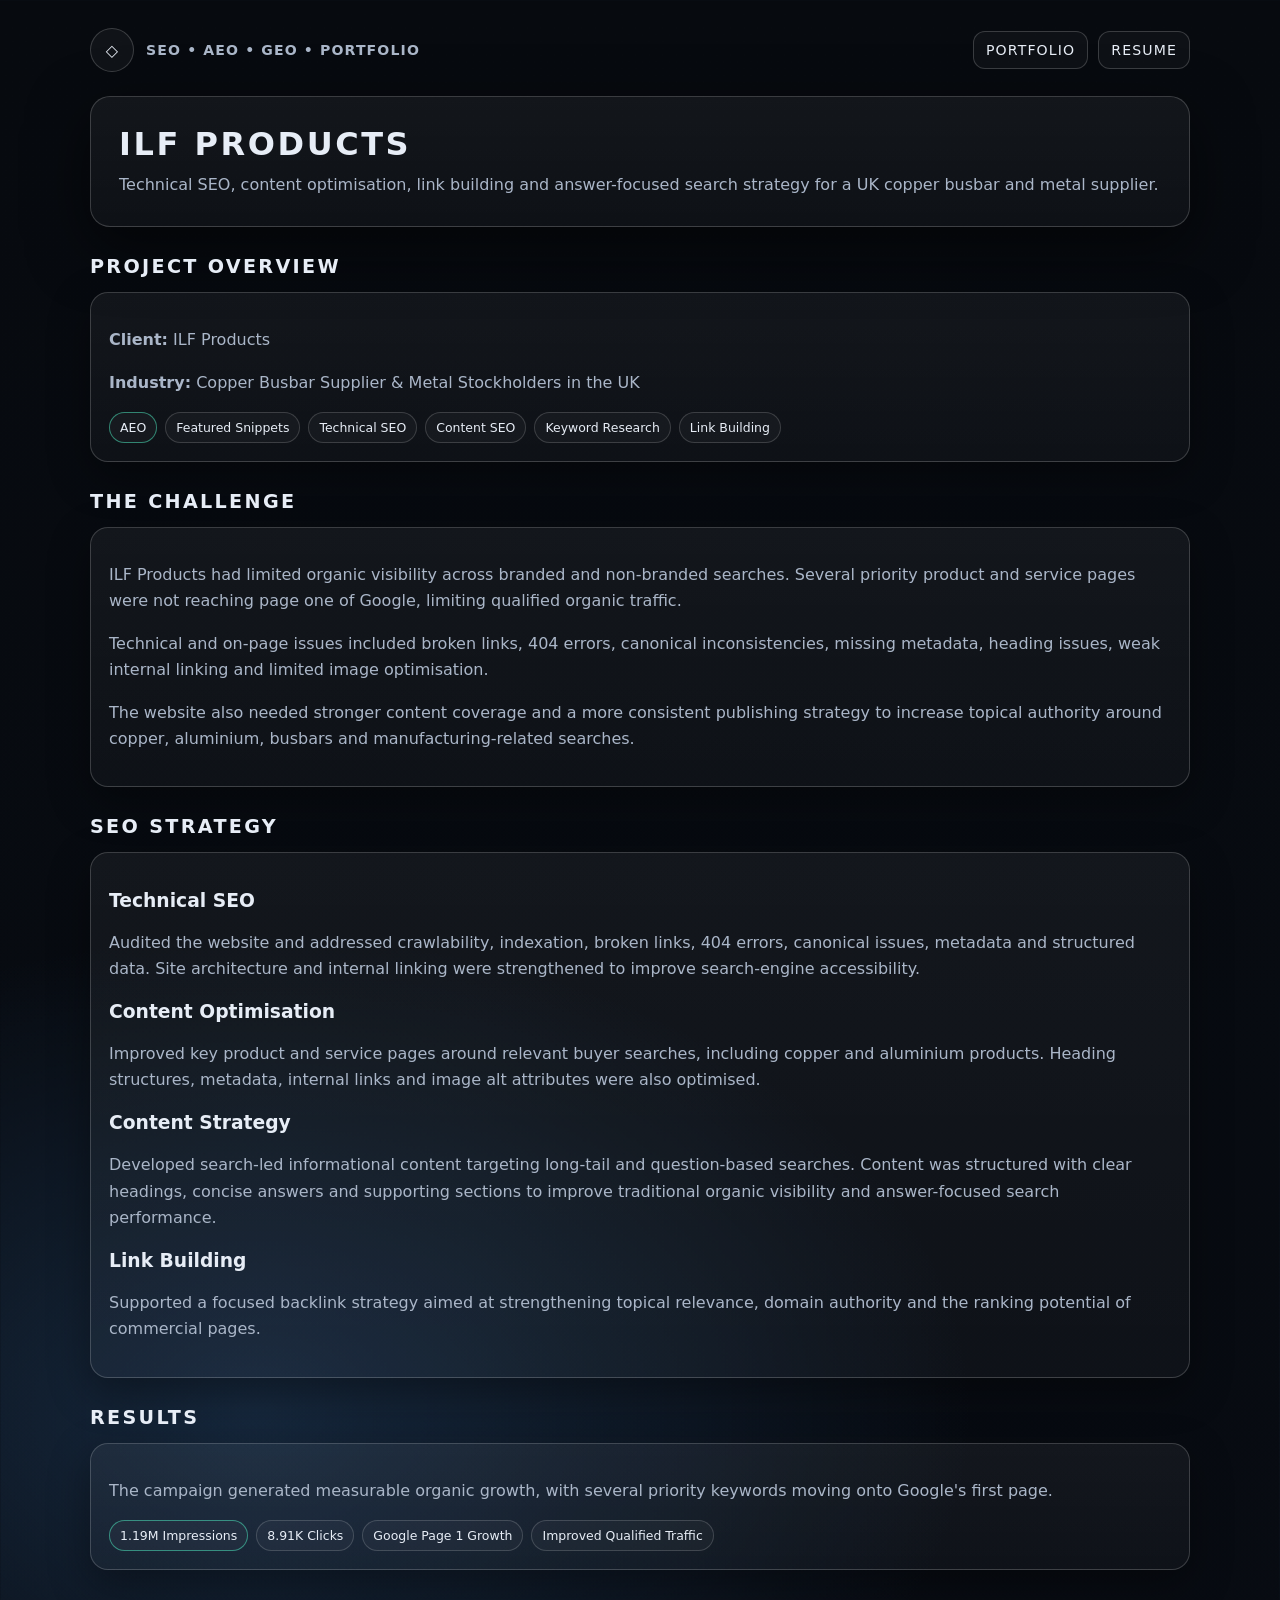
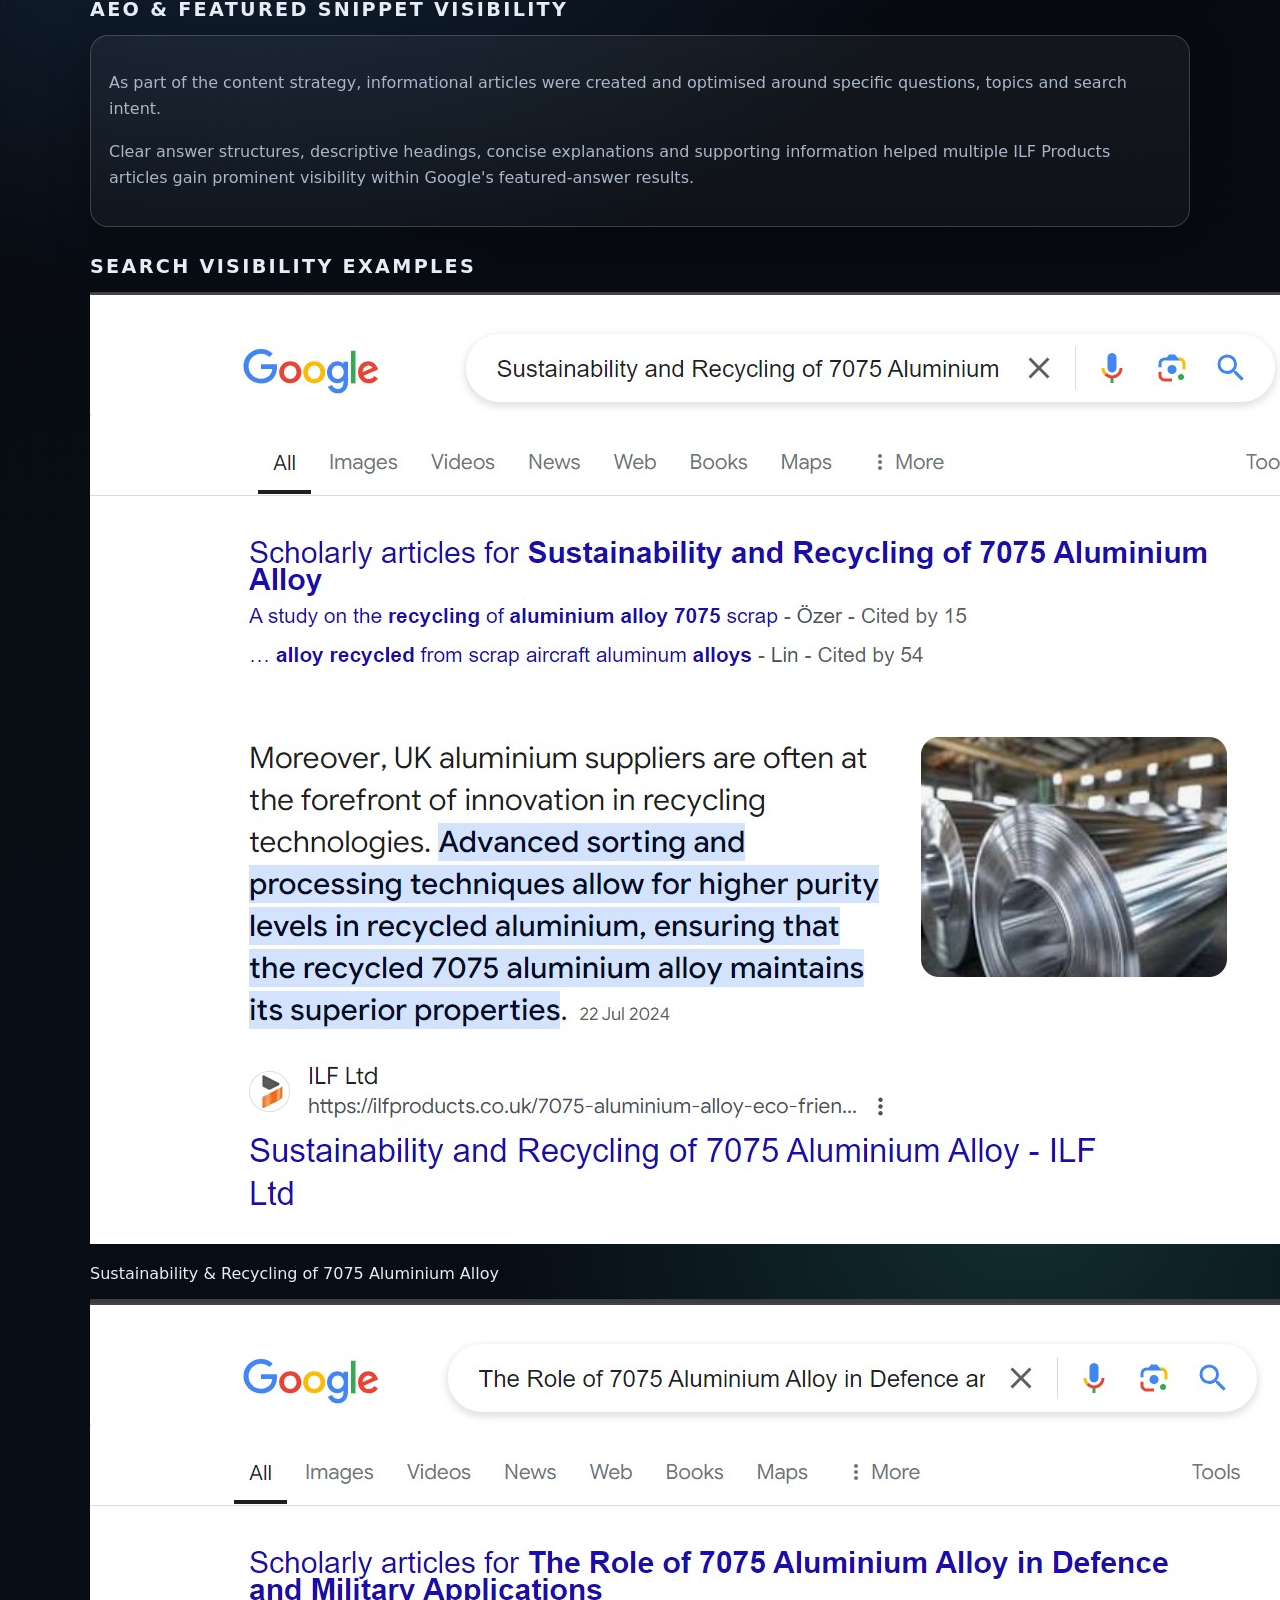
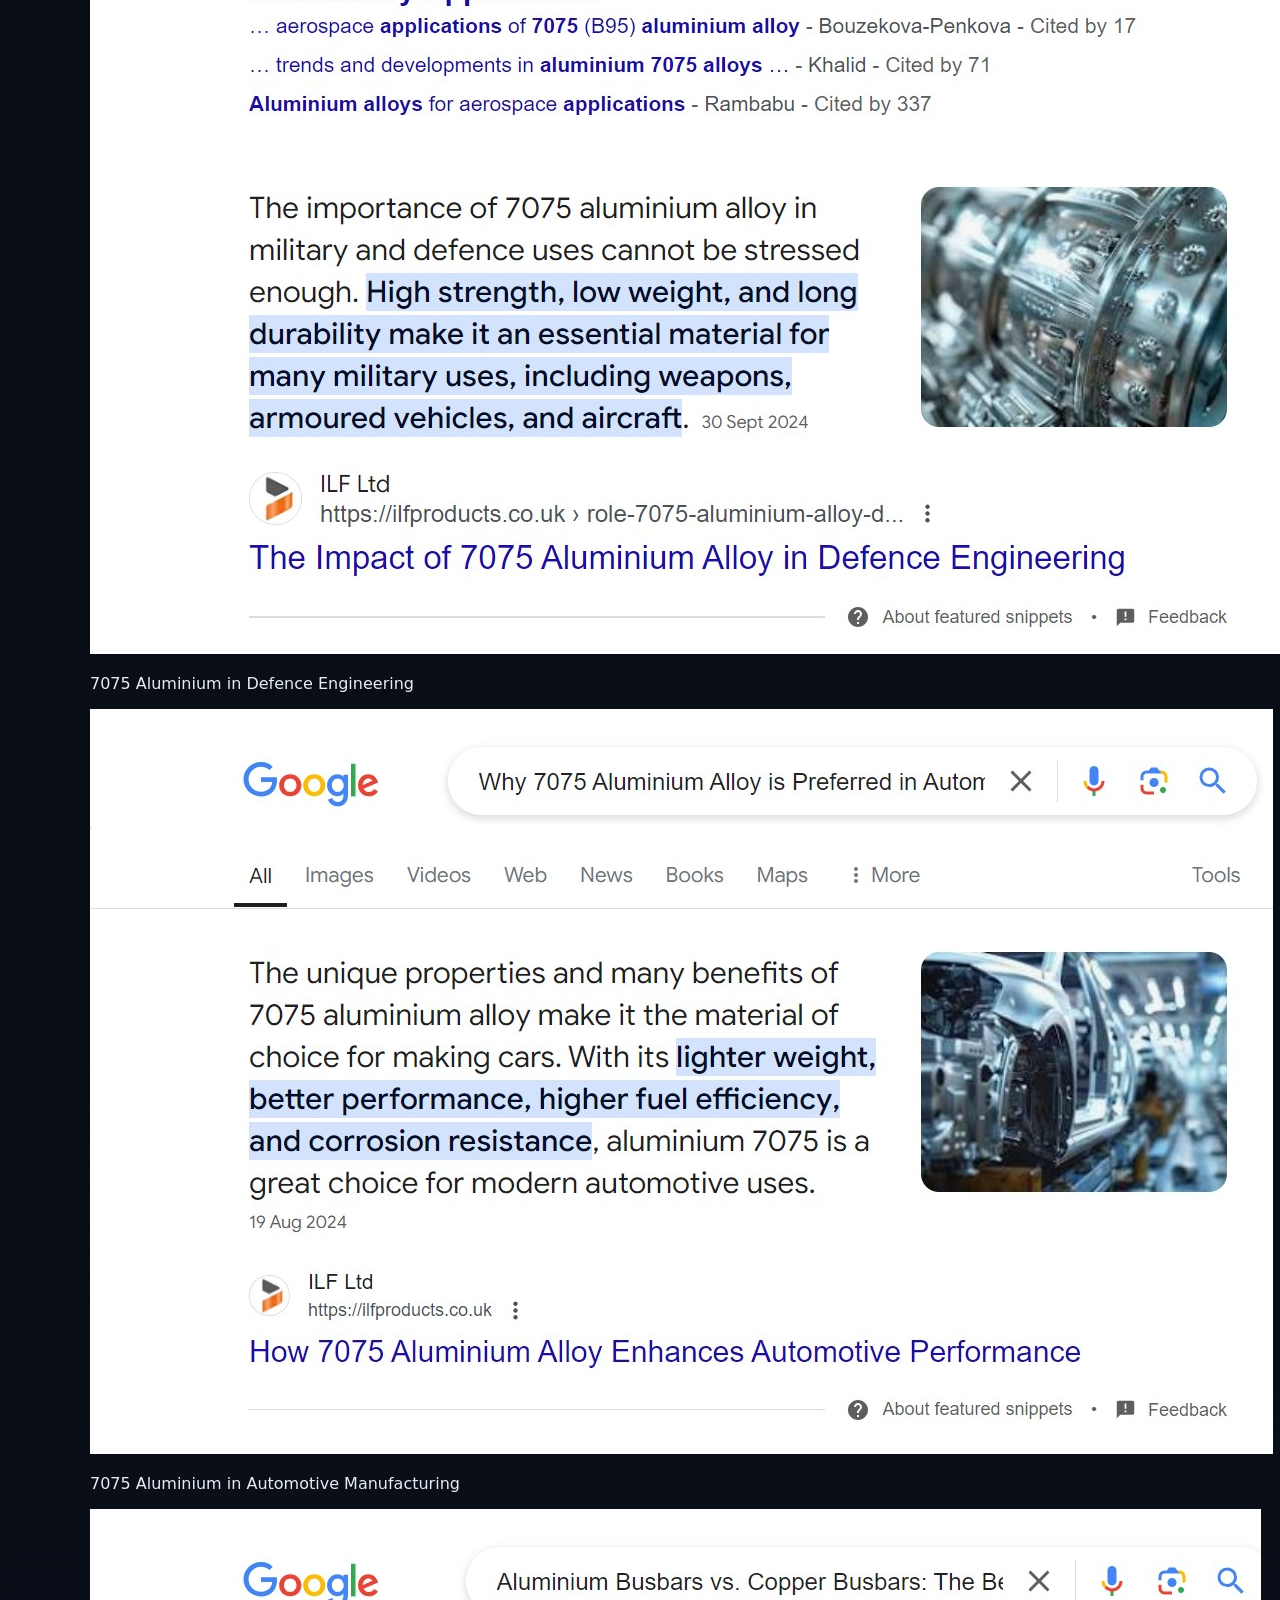
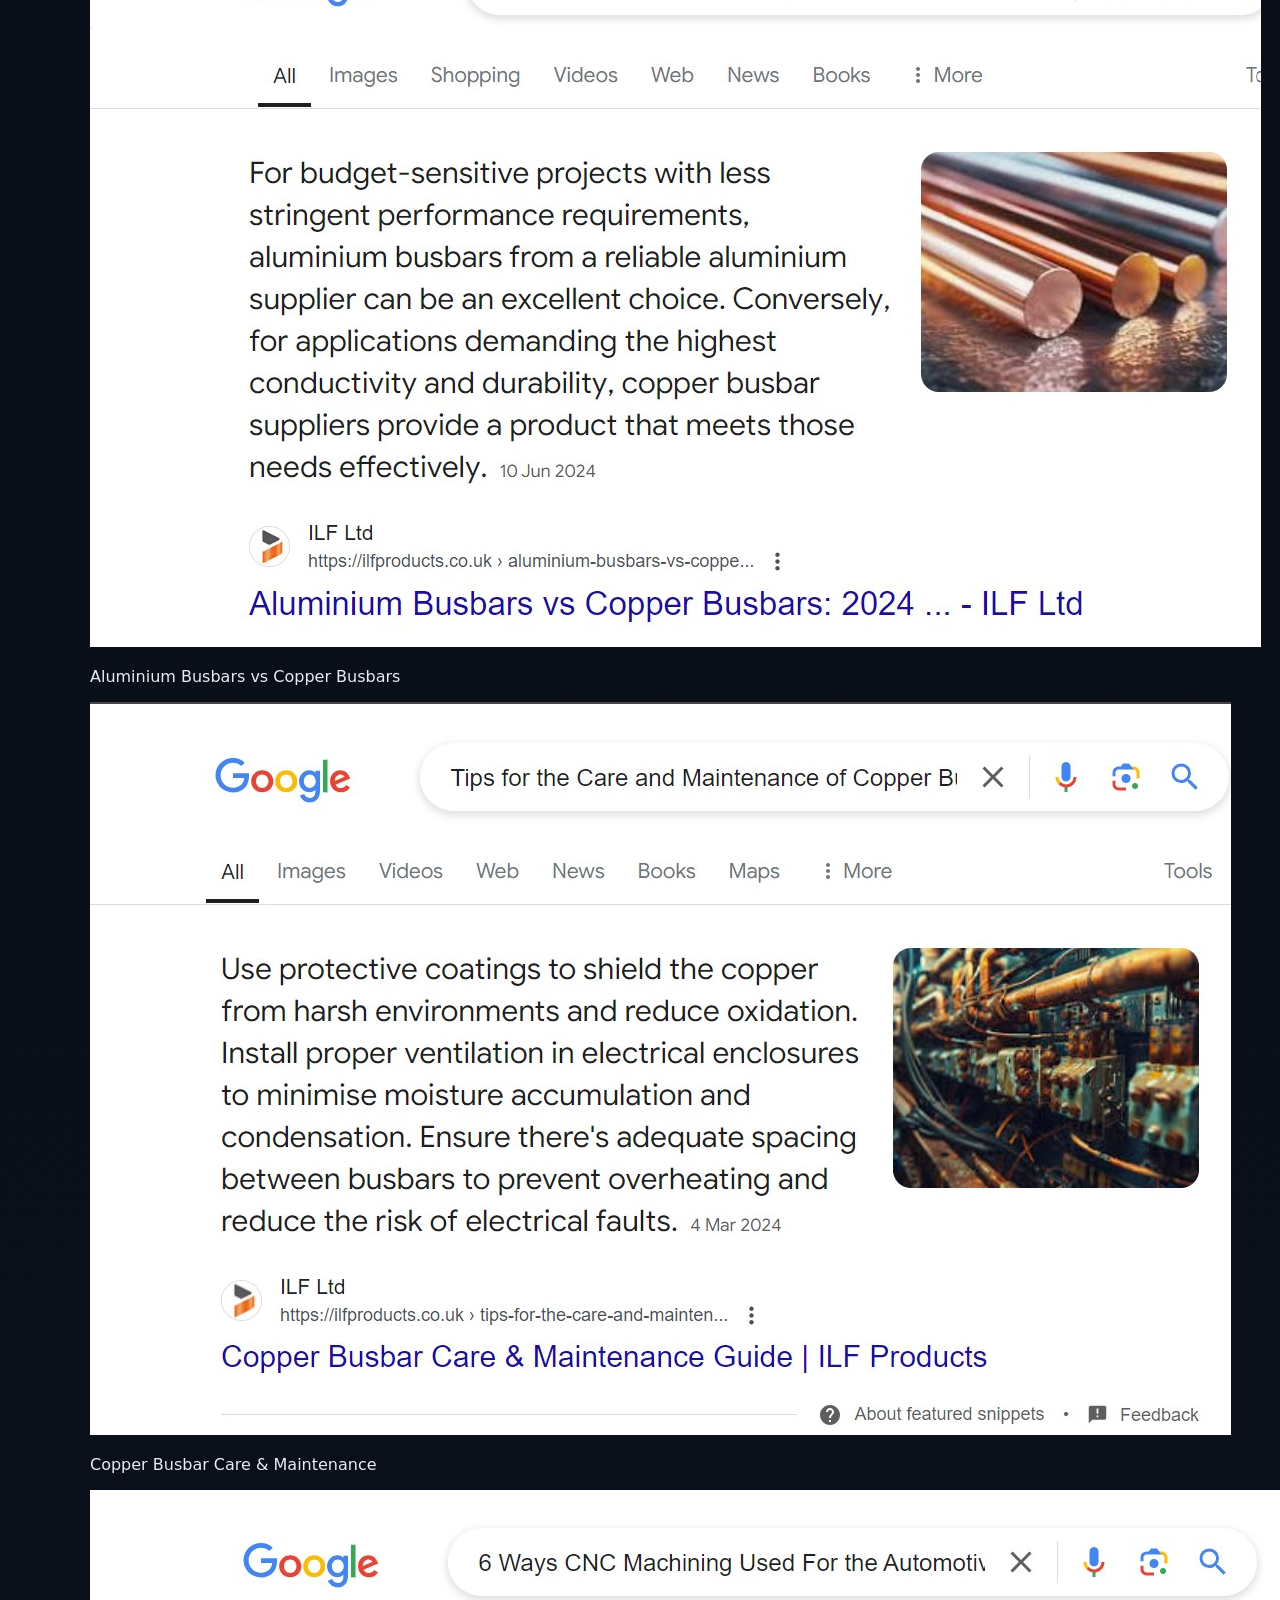
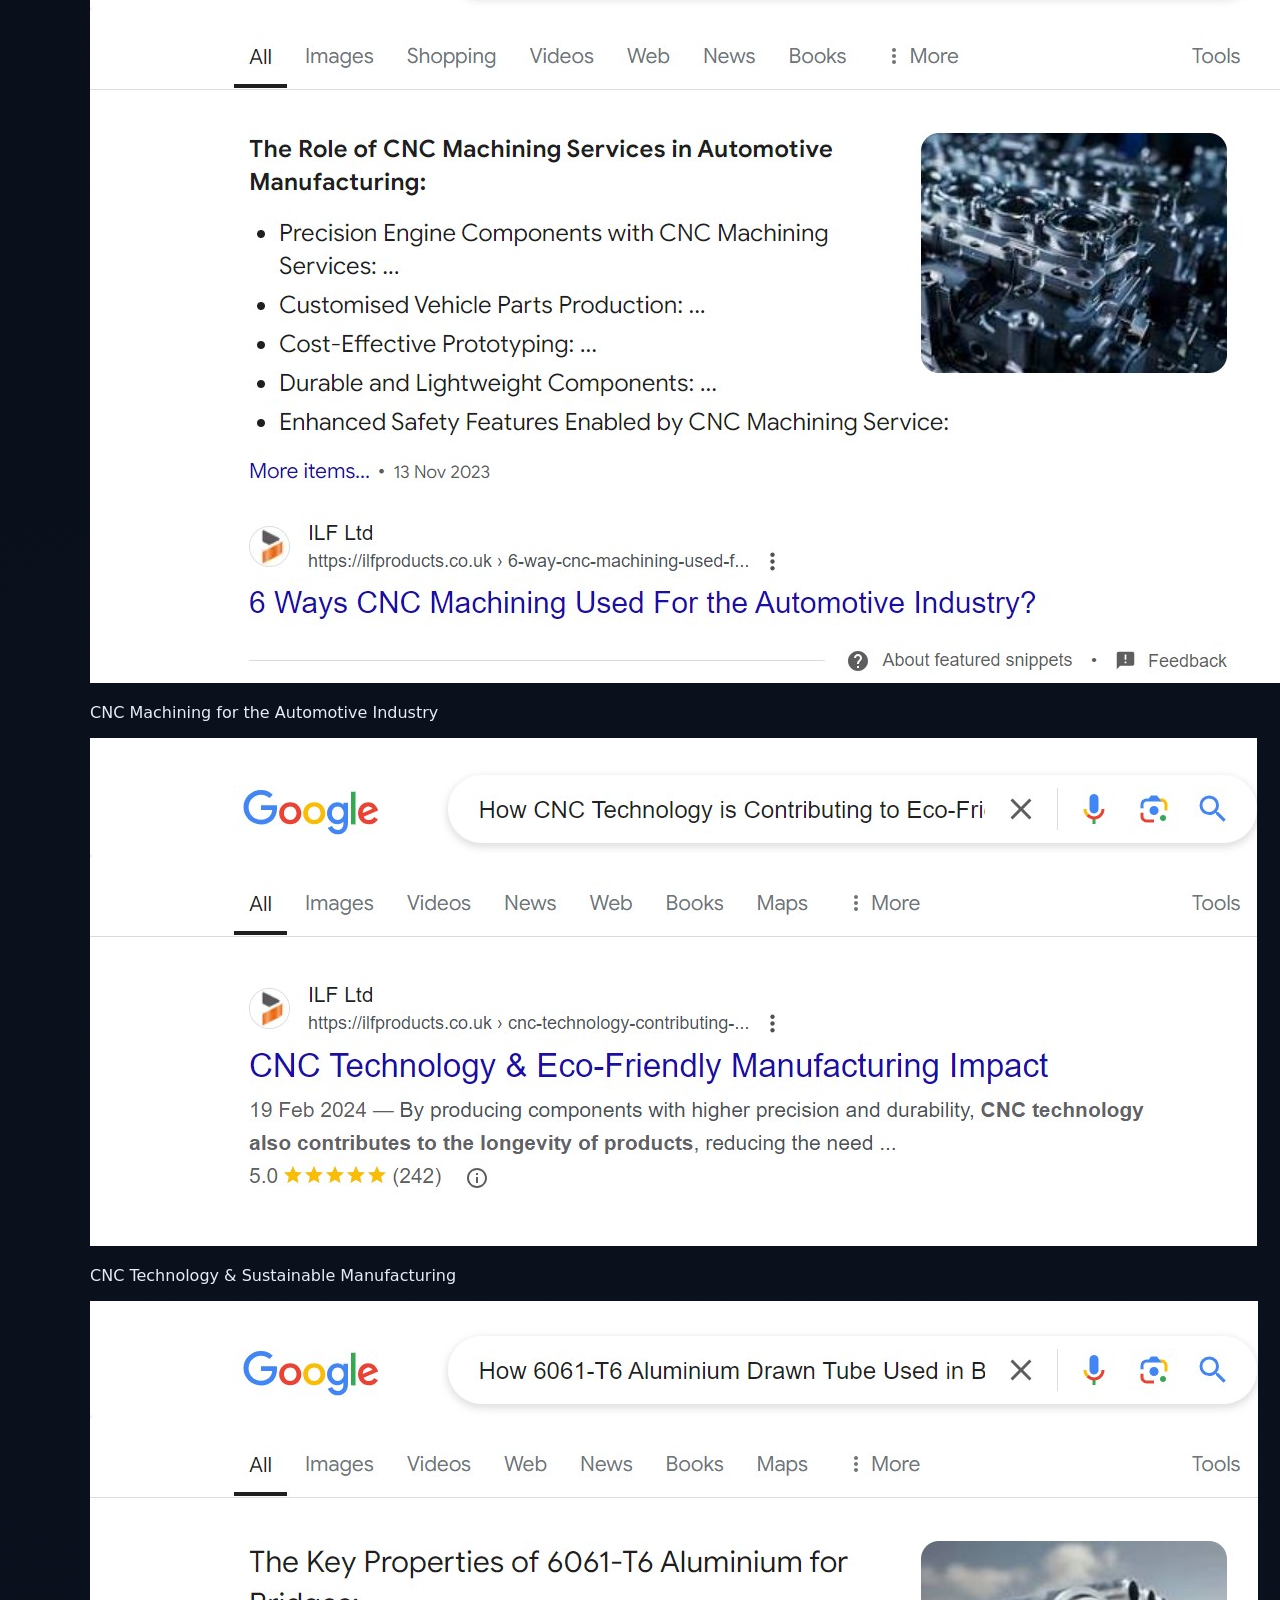
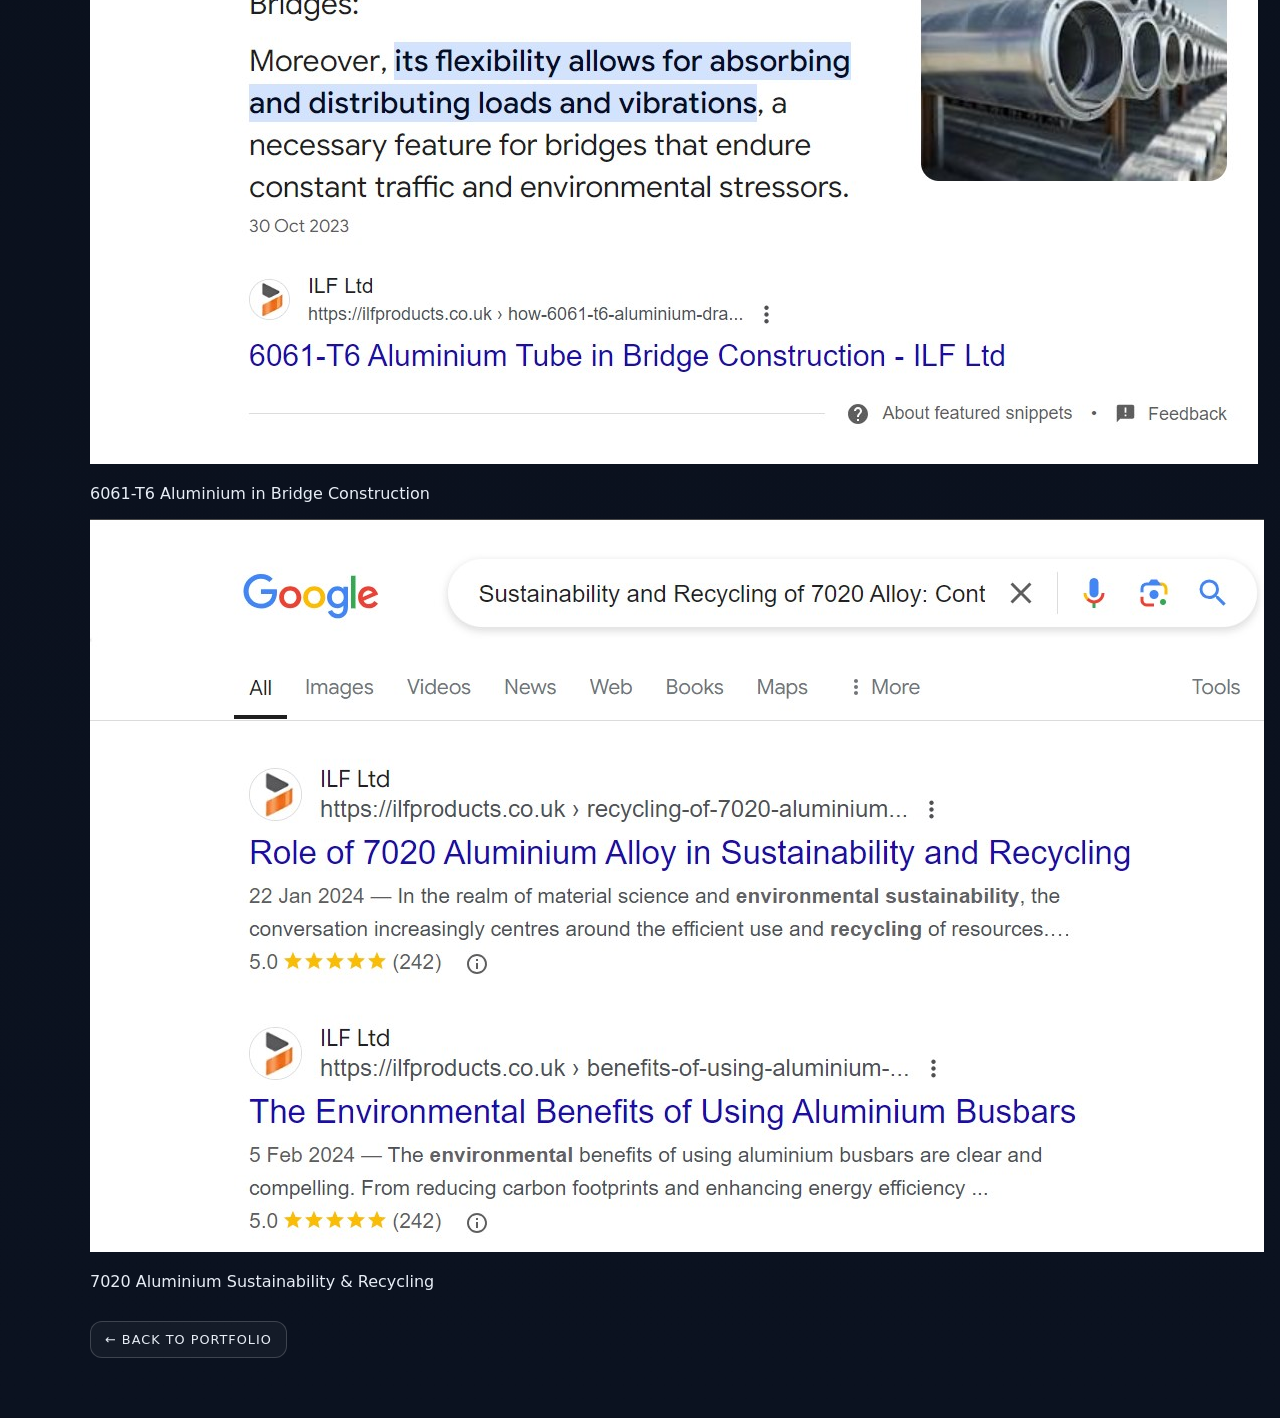
==== ilf-products.html @ dfbc9604 "Create ilf-products.html" ====
<!doctype html>
<html lang="en">

<head>
  <meta charset="utf-8" />

  <meta
    name="viewport"
    content="width=device-width, initial-scale=1"
  />

  <title>ILF Products SEO Case Study | Sourabh Raul</title>

  <meta
    name="description"
    content="ILF Products SEO case study covering technical SEO, content optimisation, link building, AEO and featured snippet visibility."
  />

  <meta
    name="robots"
    content="noindex, nofollow, noarchive"
  />

  <link
    rel="stylesheet"
    href="assets/css/style.css"
  />

</head>


<body>

<div class="container">


  <!-- Header -->

  <header class="topbar">

    <div class="brand">

      <div class="logo">
        ◇
      </div>

      <div class="brand-title">
        SEO • AEO • GEO • Portfolio
      </div>

    </div>


    <nav class="nav">

      <a href="index.html">
        Portfolio
      </a>

      <a
        href="https://sourabhraul95.github.io/"
        target="_blank"
        rel="noopener noreferrer"
      >
        Resume
      </a>

    </nav>

  </header>



  <!-- Case Study Introduction -->

  <section class="hero">

    <h1>
      ILF Products
    </h1>

    <p>
      Technical SEO, content optimisation, link building and
      answer-focused search strategy for a UK copper busbar
      and metal supplier.
    </p>

  </section>



  <!-- Overview -->

  <h2 class="section-title">
    Project Overview
  </h2>

  <div class="card">

    <p>
      <strong>Client:</strong> ILF Products
    </p>

    <p>
      <strong>Industry:</strong>
      Copper Busbar Supplier &amp; Metal Stockholders in the UK
    </p>

    <div class="chips">

      <span class="chip accent">
        AEO
      </span>

      <span class="chip">
        Featured Snippets
      </span>

      <span class="chip">
        Technical SEO
      </span>

      <span class="chip">
        Content SEO
      </span>

      <span class="chip">
        Keyword Research
      </span>

      <span class="chip">
        Link Building
      </span>

    </div>

  </div>



  <!-- Challenge -->

  <h2 class="section-title">
    The Challenge
  </h2>

  <div class="card">

    <p>
      ILF Products had limited organic visibility across branded
      and non-branded searches. Several priority product and service
      pages were not reaching page one of Google, limiting qualified
      organic traffic.
    </p>

    <p>
      Technical and on-page issues included broken links, 404 errors,
      canonical inconsistencies, missing metadata, heading issues,
      weak internal linking and limited image optimisation.
    </p>

    <p>
      The website also needed stronger content coverage and a more
      consistent publishing strategy to increase topical authority
      around copper, aluminium, busbars and manufacturing-related
      searches.
    </p>

  </div>



  <!-- Strategy -->

  <h2 class="section-title">
    SEO Strategy
  </h2>

  <div class="card">

    <h3>
      Technical SEO
    </h3>

    <p>
      Audited the website and addressed crawlability, indexation,
      broken links, 404 errors, canonical issues, metadata and
      structured data. Site architecture and internal linking were
      strengthened to improve search-engine accessibility.
    </p>


    <h3>
      Content Optimisation
    </h3>

    <p>
      Improved key product and service pages around relevant
      buyer searches, including copper and aluminium products.
      Heading structures, metadata, internal links and image alt
      attributes were also optimised.
    </p>


    <h3>
      Content Strategy
    </h3>

    <p>
      Developed search-led informational content targeting
      long-tail and question-based searches. Content was structured
      with clear headings, concise answers and supporting sections
      to improve traditional organic visibility and answer-focused
      search performance.
    </p>


    <h3>
      Link Building
    </h3>

    <p>
      Supported a focused backlink strategy aimed at strengthening
      topical relevance, domain authority and the ranking potential
      of commercial pages.
    </p>

  </div>



  <!-- Results -->

  <h2 class="section-title">
    Results
  </h2>

  <div class="card">

    <p>
      The campaign generated measurable organic growth, with several
      priority keywords moving onto Google's first page.
    </p>

    <div class="chips">

      <span class="chip accent">
        1.19M Impressions
      </span>

      <span class="chip">
        8.91K Clicks
      </span>

      <span class="chip">
        Google Page 1 Growth
      </span>

      <span class="chip">
        Improved Qualified Traffic
      </span>

    </div>

  </div>



  <!-- AEO -->

  <h2 class="section-title">
    AEO &amp; Featured Snippet Visibility
  </h2>

  <div class="card">

    <p>
      As part of the content strategy, informational articles were
      created and optimised around specific questions, topics and
      search intent.
    </p>

    <p>
      Clear answer structures, descriptive headings, concise
      explanations and supporting information helped multiple
      ILF Products articles gain prominent visibility within
      Google's featured-answer results.
    </p>

  </div>



  <!-- Screenshot Gallery -->

  <h2 class="section-title">
    Search Visibility Examples
  </h2>


  <div class="case-gallery">


    <div class="case-image">

      <img
        src="assets/img/ilf/ilf-7075-sustainability.jpg.jpg"
        alt="ILF Products 7075 aluminium sustainability featured search result"
      />

      <p>
        Sustainability &amp; Recycling of 7075 Aluminium Alloy
      </p>

    </div>


    <div class="case-image">

      <img
        src="assets/img/ilf/ilf-7075-defence.jpg.jpg"
        alt="ILF Products 7075 aluminium defence featured search result"
      />

      <p>
        7075 Aluminium in Defence Engineering
      </p>

    </div>


    <div class="case-image">

      <img
        src="assets/img/ilf/ilf-7075-automotive.jpg.jpg"
        alt="ILF Products automotive aluminium featured search result"
      />

      <p>
        7075 Aluminium in Automotive Manufacturing
      </p>

    </div>


    <div class="case-image">

      <img
        src="assets/img/ilf/ilf-busbar-comparison.jpg.jpg"
        alt="ILF Products aluminium versus copper busbars featured result"
      />

      <p>
        Aluminium Busbars vs Copper Busbars
      </p>

    </div>


    <div class="case-image">

      <img
        src="assets/img/ilf/ilf-copper-busbar-care.jpg.jpg"
        alt="ILF Products copper busbar maintenance featured result"
      />

      <p>
        Copper Busbar Care &amp; Maintenance
      </p>

    </div>


    <div class="case-image">

      <img
        src="assets/img/ilf/ilf-cnc-automotive.jpg.jpg"
        alt="ILF Products CNC automotive featured search result"
      />

      <p>
        CNC Machining for the Automotive Industry
      </p>

    </div>


    <div class="case-image">

      <img
        src="assets/img/ilf/ilf-cnc-sustainability.jpg.jpg"
        alt="ILF Products CNC sustainability search result"
      />

      <p>
        CNC Technology &amp; Sustainable Manufacturing
      </p>

    </div>


    <div class="case-image">

      <img
        src="assets/img/ilf/ilf-6061-bridge.jpg.jpg"
        alt="ILF Products aluminium bridge construction featured result"
      />

      <p>
        6061-T6 Aluminium in Bridge Construction
      </p>

    </div>


    <div class="case-image">

      <img
        src="assets/img/ilf/ilf-7020-sustainability.jpg.jpg"
        alt="ILF Products 7020 aluminium sustainability search result"
      />

      <p>
        7020 Aluminium Sustainability &amp; Recycling
      </p>

    </div>


  </div>



  <!-- Back Button -->

  <div class="btn-row">

    <a
      class="btn"
      href="index.html"
    >
      ← Back to Portfolio
    </a>

  </div>


</div>

</body>

</html>
---- assets/css/style.css ----
:root{
  --bg0:#070a0f;
  --bg1:#0b1220;
  --text:#e7edf6;
  --muted:#aab6c8;
  --line:rgba(255,255,255,.18);
  --glass:rgba(255,255,255,.06);
  --accent:#4ef2c5;
  --accent2:#56a8ff;
  --shadow:0 20px 60px rgba(0,0,0,.55);
}

*{
  box-sizing:border-box;
}

html{
  scroll-behavior:smooth;
}

body{
  margin:0;
  min-height:100vh;
  color:var(--text);
  font-family:ui-sans-serif,system-ui,-apple-system,Segoe UI,Roboto,Helvetica,Arial,sans-serif;
  background:
    radial-gradient(1200px 800px at 20% 15%, rgba(86,168,255,.18), transparent 60%),
    radial-gradient(900px 600px at 80% 30%, rgba(78,242,197,.14), transparent 60%),
    linear-gradient(180deg,var(--bg0),var(--bg1));
}

a{
  color:inherit;
  text-decoration:none;
}

a:hover{
  color:var(--accent);
}

.container{
  width:min(1100px,92vw);
  margin:0 auto;
  padding:28px 0 60px;
}

.topbar{
  display:flex;
  align-items:center;
  justify-content:space-between;
  gap:16px;
  margin-bottom:24px;
}

.brand{
  display:flex;
  align-items:center;
  gap:12px;
}

.logo{
  width:44px;
  height:44px;
  border-radius:50%;
  border:1px solid var(--line);
  display:grid;
  place-items:center;
  background:rgba(255,255,255,.04);
}

.brand-title{
  font-weight:700;
  letter-spacing:.08em;
  text-transform:uppercase;
  font-size:.88rem;
  color:var(--muted);
}

.nav{
  display:flex;
  flex-wrap:wrap;
  gap:10px;
}

.nav a{
  padding:10px 12px;
  border:1px solid var(--line);
  border-radius:12px;
  background:rgba(255,255,255,.03);
  font-size:.88rem;
  text-transform:uppercase;
  letter-spacing:.08em;
}

.hero{
  border:1px solid var(--line);
  border-radius:20px;
  padding:28px;
  background:linear-gradient(
    180deg,
    rgba(255,255,255,.05),
    rgba(255,255,255,.03)
  );
  box-shadow:var(--shadow);
  margin-bottom:18px;
}

.hero h1{
  margin:0 0 8px;
  font-size:2rem;
  letter-spacing:.08em;
  text-transform:uppercase;
}

.hero p{
  margin:0;
  color:var(--muted);
  line-height:1.7;
}

.section-title{
  margin:28px 0 14px;
  font-size:1.2rem;
  letter-spacing:.12em;
  text-transform:uppercase;
}

.projects-grid{
  display:grid;
  grid-template-columns:repeat(2,minmax(0,1fr));
  gap:16px;
}

.card{
  border:1px solid var(--line);
  border-radius:18px;
  padding:18px;
  background:linear-gradient(
    180deg,
    rgba(255,255,255,.05),
    rgba(255,255,255,.03)
  );
  box-shadow:0 14px 40px rgba(0,0,0,.35);
}

.card h2{
  margin:0 0 8px;
  font-size:1rem;
  text-transform:uppercase;
  letter-spacing:.1em;
}

.card p{
  color:var(--muted);
  line-height:1.65;
}

.chips{
  display:flex;
  flex-wrap:wrap;
  gap:8px;
  margin-top:12px;
}

.chip{
  padding:7px 10px;
  border-radius:999px;
  border:1px solid rgba(255,255,255,.16);
  font-size:.78rem;
  background:rgba(255,255,255,.03);
}

.chip.accent{
  border-color:rgba(78,242,197,.5);
}

.btn{
  display:inline-flex;
  margin-top:14px;
  padding:10px 14px;
  border-radius:12px;
  border:1px solid rgba(255,255,255,.18);
  background:rgba(255,255,255,.04);
  text-transform:uppercase;
  font-size:.8rem;
  letter-spacing:.08em;
}

.btn:hover{
  border-color:rgba(78,242,197,.5);
}

.note{
  margin-top:18px;
  padding:14px;
  border-left:2px solid var(--accent);
  background:rgba(255,255,255,.03);
  border-radius:12px;
  color:var(--muted);
}

@media(max-width:800px){
  .projects-grid{
    grid-template-columns:1fr;
  }

  .topbar{
    align-items:flex-start;
    flex-direction:column;
  }
}
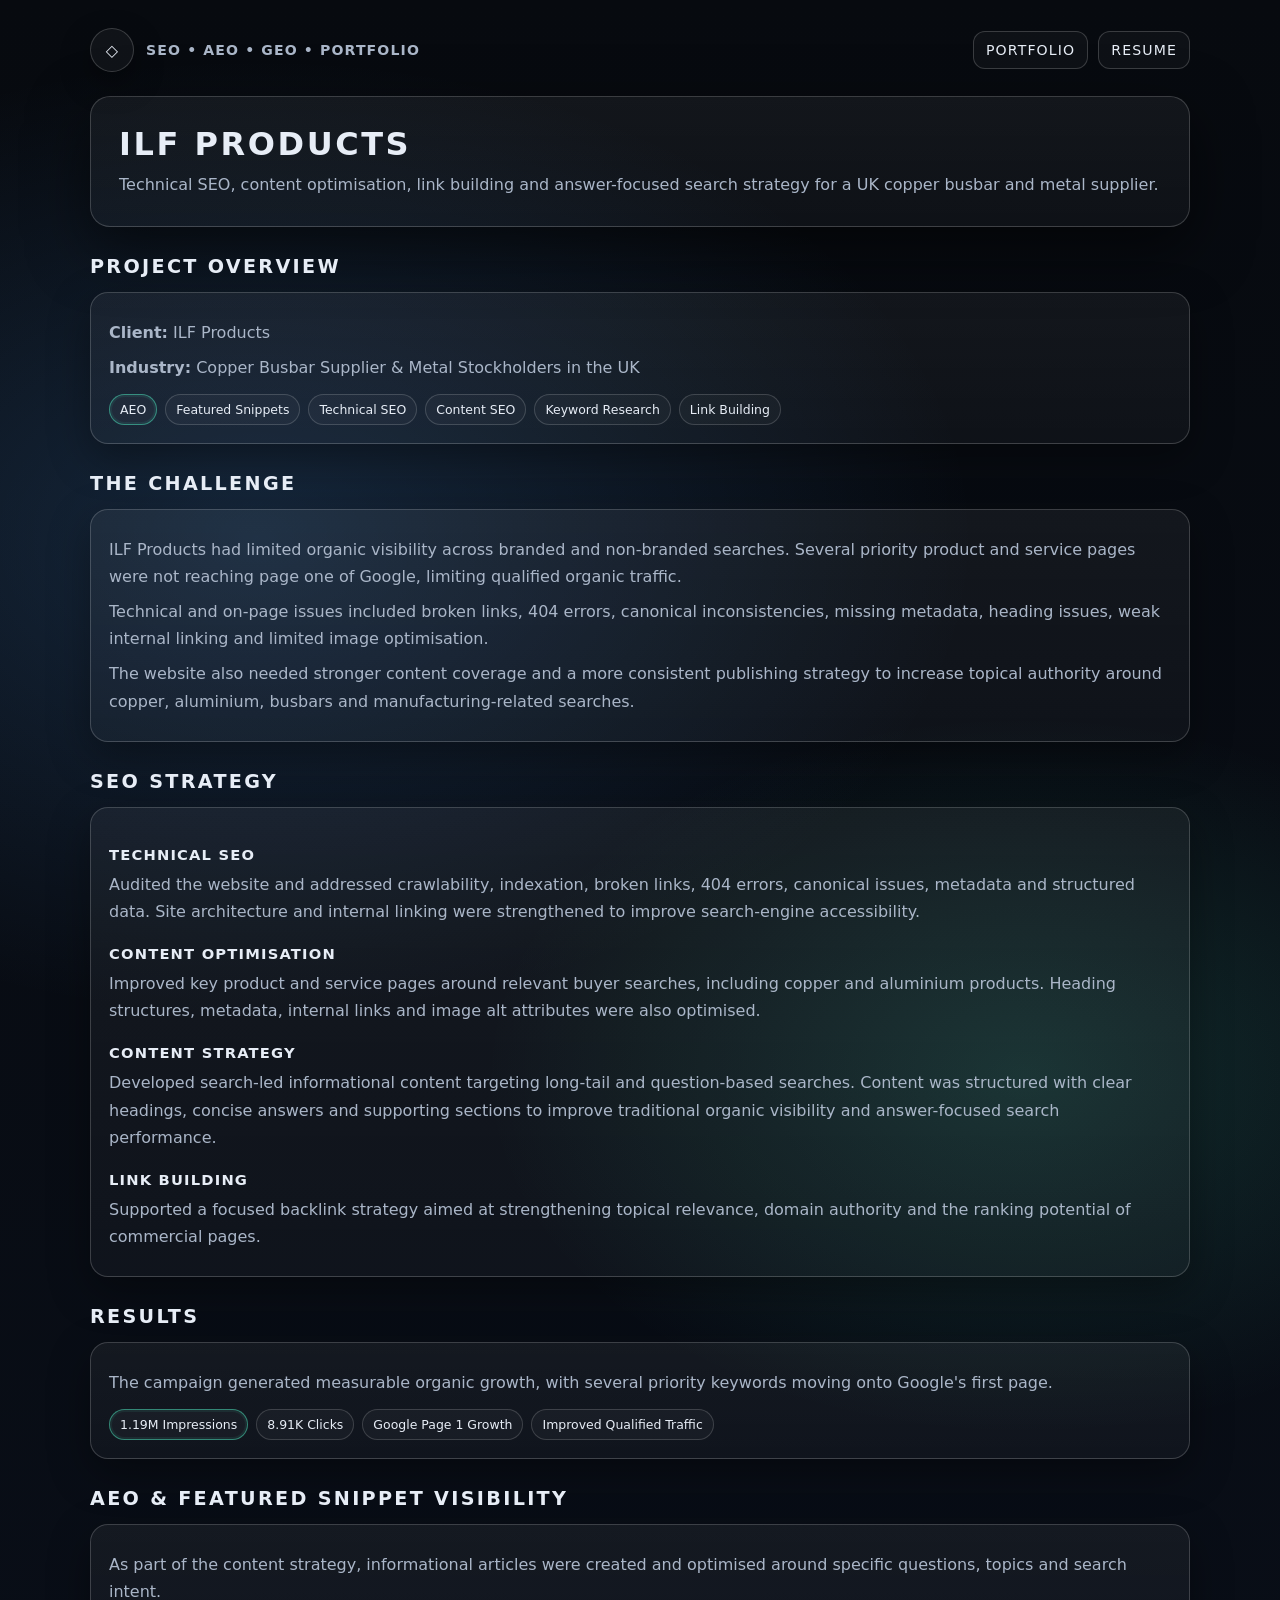
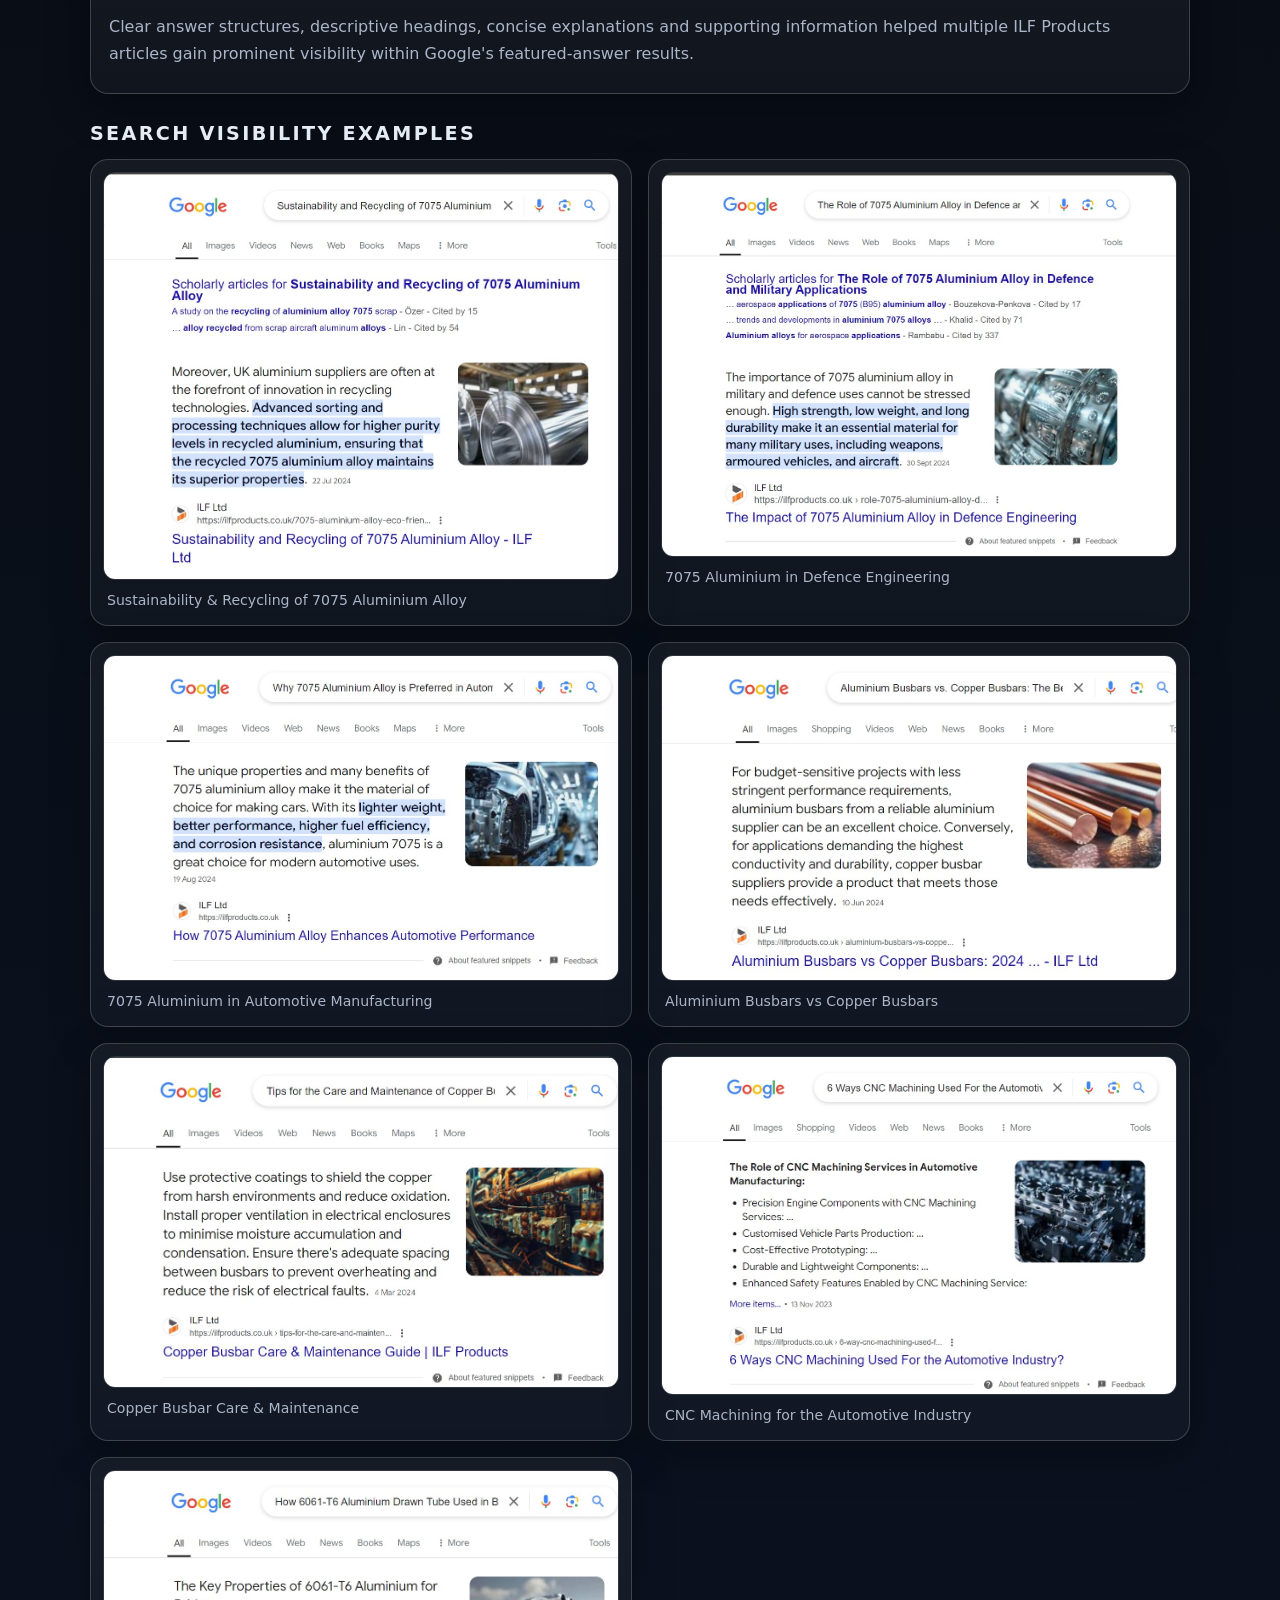
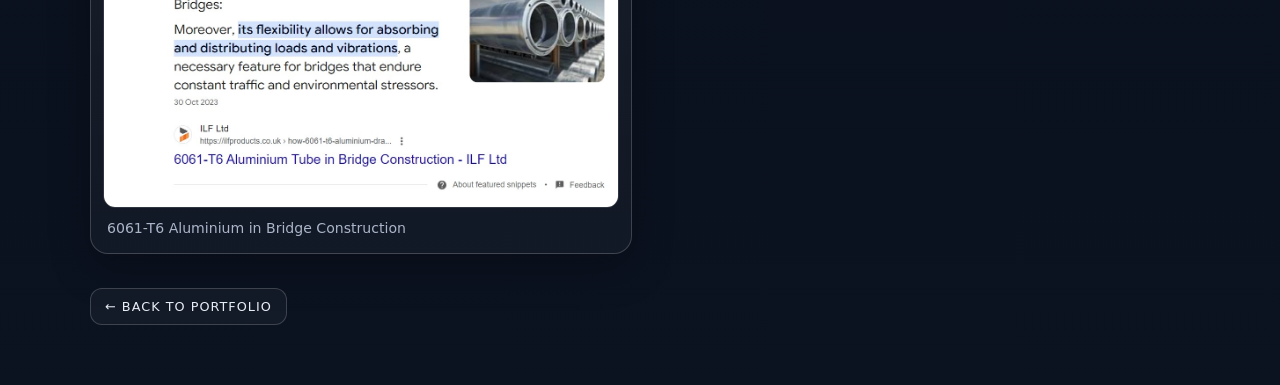
==== commit d6320001: "Remove unused ILF screenshots" ====
--- a/ilf-products.html
+++ b/ilf-products.html
@@ -388,40 +388,12 @@
     <div class="case-image">
 
       <img
-        src="assets/img/ilf/ilf-cnc-sustainability.jpg.jpg"
-        alt="ILF Products CNC sustainability search result"
-      />
-
-      <p>
-        CNC Technology &amp; Sustainable Manufacturing
-      </p>
-
-    </div>
-
-
-    <div class="case-image">
-
-      <img
         src="assets/img/ilf/ilf-6061-bridge.jpg.jpg"
         alt="ILF Products aluminium bridge construction featured result"
       />
 
       <p>
         6061-T6 Aluminium in Bridge Construction
-      </p>
-
-    </div>
-
-
-    <div class="case-image">
-
-      <img
-        src="assets/img/ilf/ilf-7020-sustainability.jpg.jpg"
-        alt="ILF Products 7020 aluminium sustainability search result"
-      />
-
-      <p>
-        7020 Aluminium Sustainability &amp; Recycling
       </p>
 
     </div>
--- a/assets/css/style.css
+++ b/assets/css/style.css
@@ -24,9 +24,21 @@
   color:var(--text);
   font-family:ui-sans-serif,system-ui,-apple-system,Segoe UI,Roboto,Helvetica,Arial,sans-serif;
   background:
-    radial-gradient(1200px 800px at 20% 15%, rgba(86,168,255,.18), transparent 60%),
-    radial-gradient(900px 600px at 80% 30%, rgba(78,242,197,.14), transparent 60%),
-    linear-gradient(180deg,var(--bg0),var(--bg1));
+    radial-gradient(
+      1200px 800px at 20% 15%,
+      rgba(86,168,255,.18),
+      transparent 60%
+    ),
+    radial-gradient(
+      900px 600px at 80% 30%,
+      rgba(78,242,197,.14),
+      transparent 60%
+    ),
+    linear-gradient(
+      180deg,
+      var(--bg0),
+      var(--bg1)
+    );
 }
 
 a{
@@ -37,12 +49,26 @@
 a:hover{
   color:var(--accent);
 }
+
+img{
+  max-width:100%;
+}
+
+
+/* =========================
+   MAIN CONTAINER
+   ========================= */
 
 .container{
   width:min(1100px,92vw);
   margin:0 auto;
   padding:28px 0 60px;
 }
+
+
+/* =========================
+   HEADER
+   ========================= */
 
 .topbar{
   display:flex;
@@ -66,6 +92,7 @@
   display:grid;
   place-items:center;
   background:rgba(255,255,255,.04);
+  box-shadow:0 12px 30px rgba(0,0,0,.35);
 }
 
 .brand-title{
@@ -75,6 +102,11 @@
   font-size:.88rem;
   color:var(--muted);
 }
+
+
+/* =========================
+   NAVIGATION
+   ========================= */
 
 .nav{
   display:flex;
@@ -90,17 +122,33 @@
   font-size:.88rem;
   text-transform:uppercase;
   letter-spacing:.08em;
-}
+  transition:
+    transform .15s ease,
+    border-color .2s ease,
+    background .2s ease;
+}
+
+.nav a:hover{
+  transform:translateY(-1px);
+  border-color:rgba(78,242,197,.5);
+  background:rgba(255,255,255,.05);
+}
+
+
+/* =========================
+   HERO
+   ========================= */
 
 .hero{
   border:1px solid var(--line);
   border-radius:20px;
   padding:28px;
-  background:linear-gradient(
-    180deg,
-    rgba(255,255,255,.05),
-    rgba(255,255,255,.03)
-  );
+  background:
+    linear-gradient(
+      180deg,
+      rgba(255,255,255,.05),
+      rgba(255,255,255,.03)
+    );
   box-shadow:var(--shadow);
   margin-bottom:18px;
 }
@@ -118,6 +166,11 @@
   line-height:1.7;
 }
 
+
+/* =========================
+   SECTION TITLES
+   ========================= */
+
 .section-title{
   margin:28px 0 14px;
   font-size:1.2rem;
@@ -125,21 +178,32 @@
   text-transform:uppercase;
 }
 
+
+/* =========================
+   PROJECT GRID
+   ========================= */
+
 .projects-grid{
   display:grid;
   grid-template-columns:repeat(2,minmax(0,1fr));
   gap:16px;
 }
 
+
+/* =========================
+   CARDS
+   ========================= */
+
 .card{
   border:1px solid var(--line);
   border-radius:18px;
   padding:18px;
-  background:linear-gradient(
-    180deg,
-    rgba(255,255,255,.05),
-    rgba(255,255,255,.03)
-  );
+  background:
+    linear-gradient(
+      180deg,
+      rgba(255,255,255,.05),
+      rgba(255,255,255,.03)
+    );
   box-shadow:0 14px 40px rgba(0,0,0,.35);
 }
 
@@ -150,10 +214,24 @@
   letter-spacing:.1em;
 }
 
+.card h3{
+  margin:20px 0 8px;
+  font-size:.92rem;
+  text-transform:uppercase;
+  letter-spacing:.08em;
+}
+
 .card p{
   color:var(--muted);
-  line-height:1.65;
-}
+  line-height:1.7;
+  margin-top:8px;
+  margin-bottom:8px;
+}
+
+
+/* =========================
+   CHIPS
+   ========================= */
 
 .chips{
   display:flex;
@@ -172,10 +250,25 @@
 
 .chip.accent{
   border-color:rgba(78,242,197,.5);
+  box-shadow:0 0 0 2px rgba(78,242,197,.08) inset;
+}
+
+
+/* =========================
+   BUTTONS
+   ========================= */
+
+.btn-row{
+  display:flex;
+  flex-wrap:wrap;
+  gap:10px;
+  margin-top:20px;
 }
 
 .btn{
   display:inline-flex;
+  align-items:center;
+  justify-content:center;
   margin-top:14px;
   padding:10px 14px;
   border-radius:12px;
@@ -184,11 +277,22 @@
   text-transform:uppercase;
   font-size:.8rem;
   letter-spacing:.08em;
+  transition:
+    transform .15s ease,
+    border-color .2s ease,
+    background .2s ease;
 }
 
 .btn:hover{
+  transform:translateY(-1px);
   border-color:rgba(78,242,197,.5);
-}
+  background:rgba(255,255,255,.06);
+}
+
+
+/* =========================
+   NOTE
+   ========================= */
 
 .note{
   margin-top:18px;
@@ -197,10 +301,111 @@
   background:rgba(255,255,255,.03);
   border-radius:12px;
   color:var(--muted);
-}
+  line-height:1.6;
+}
+
+
+/* =========================
+   ILF / CASE STUDY STATS
+   ========================= */
+
+.stats-grid{
+  display:grid;
+  grid-template-columns:repeat(3,minmax(0,1fr));
+  gap:12px;
+  margin-top:14px;
+}
+
+.stat{
+  padding:18px;
+  border:1px solid rgba(255,255,255,.14);
+  border-radius:14px;
+  background:rgba(255,255,255,.025);
+  text-align:center;
+}
+
+.stat strong{
+  display:block;
+  color:var(--accent);
+  font-size:1.35rem;
+  margin-bottom:6px;
+}
+
+.stat span{
+  color:var(--muted);
+  font-size:.85rem;
+}
+
+
+/* =========================
+   CASE STUDY LISTS
+   ========================= */
+
+.case-list{
+  margin:10px 0 0 20px;
+  padding:0;
+  color:var(--muted);
+  line-height:1.7;
+}
+
+.case-list li{
+  margin-bottom:8px;
+}
+
+
+/* =========================
+   CASE STUDY GALLERY
+   ========================= */
+
+.case-gallery{
+  display:grid;
+  grid-template-columns:repeat(2,minmax(0,1fr));
+  gap:16px;
+}
+
+.case-image{
+  border:1px solid var(--line);
+  border-radius:18px;
+  padding:12px;
+  background:
+    linear-gradient(
+      180deg,
+      rgba(255,255,255,.05),
+      rgba(255,255,255,.03)
+    );
+  box-shadow:0 14px 40px rgba(0,0,0,.25);
+}
+
+.case-image img{
+  width:100%;
+  display:block;
+  border-radius:12px;
+  border:1px solid rgba(255,255,255,.12);
+}
+
+.case-image p{
+  margin:10px 4px 2px;
+  color:var(--muted);
+  font-size:.88rem;
+  line-height:1.5;
+}
+
+
+/* =========================
+   RESPONSIVE
+   ========================= */
 
 @media(max-width:800px){
+
   .projects-grid{
+    grid-template-columns:1fr;
+  }
+
+  .case-gallery{
+    grid-template-columns:1fr;
+  }
+
+  .stats-grid{
     grid-template-columns:1fr;
   }
 
@@ -208,4 +413,9 @@
     align-items:flex-start;
     flex-direction:column;
   }
-}
+
+  .hero h1{
+    font-size:1.55rem;
+  }
+
+}
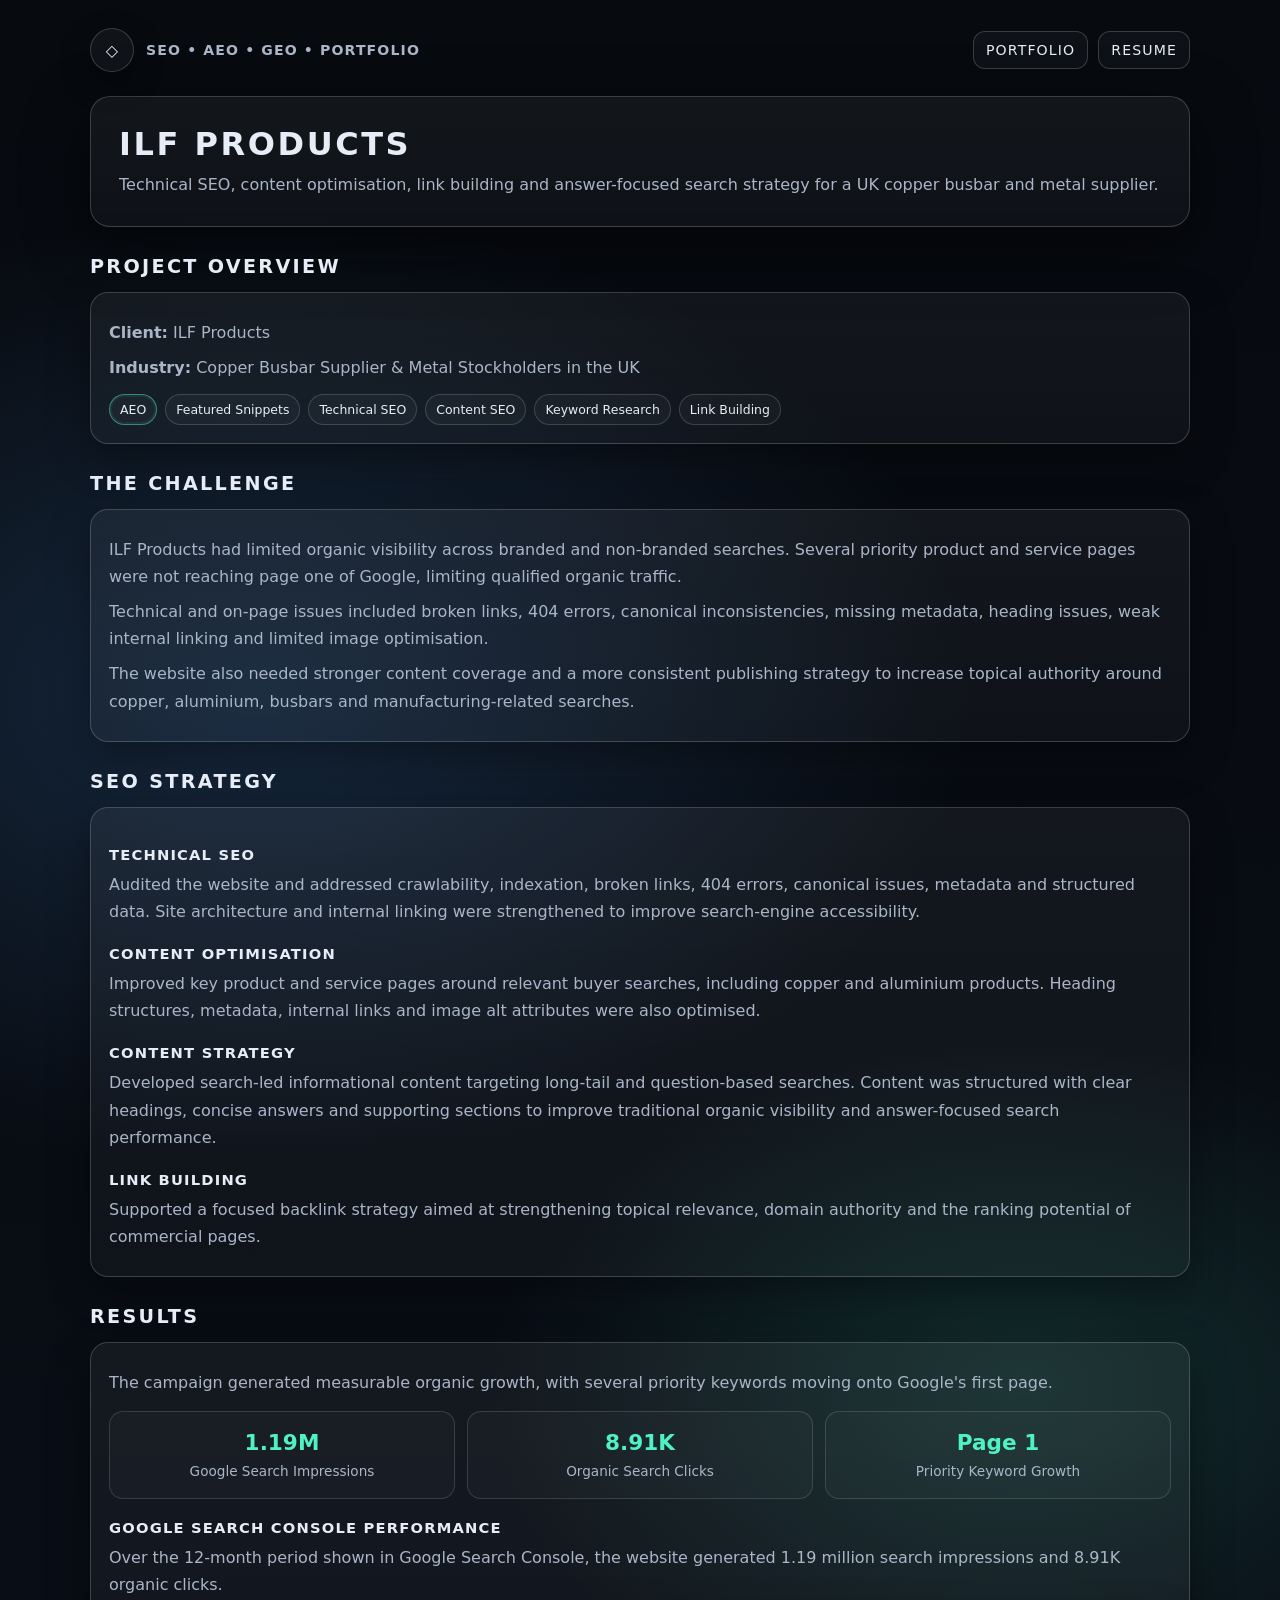
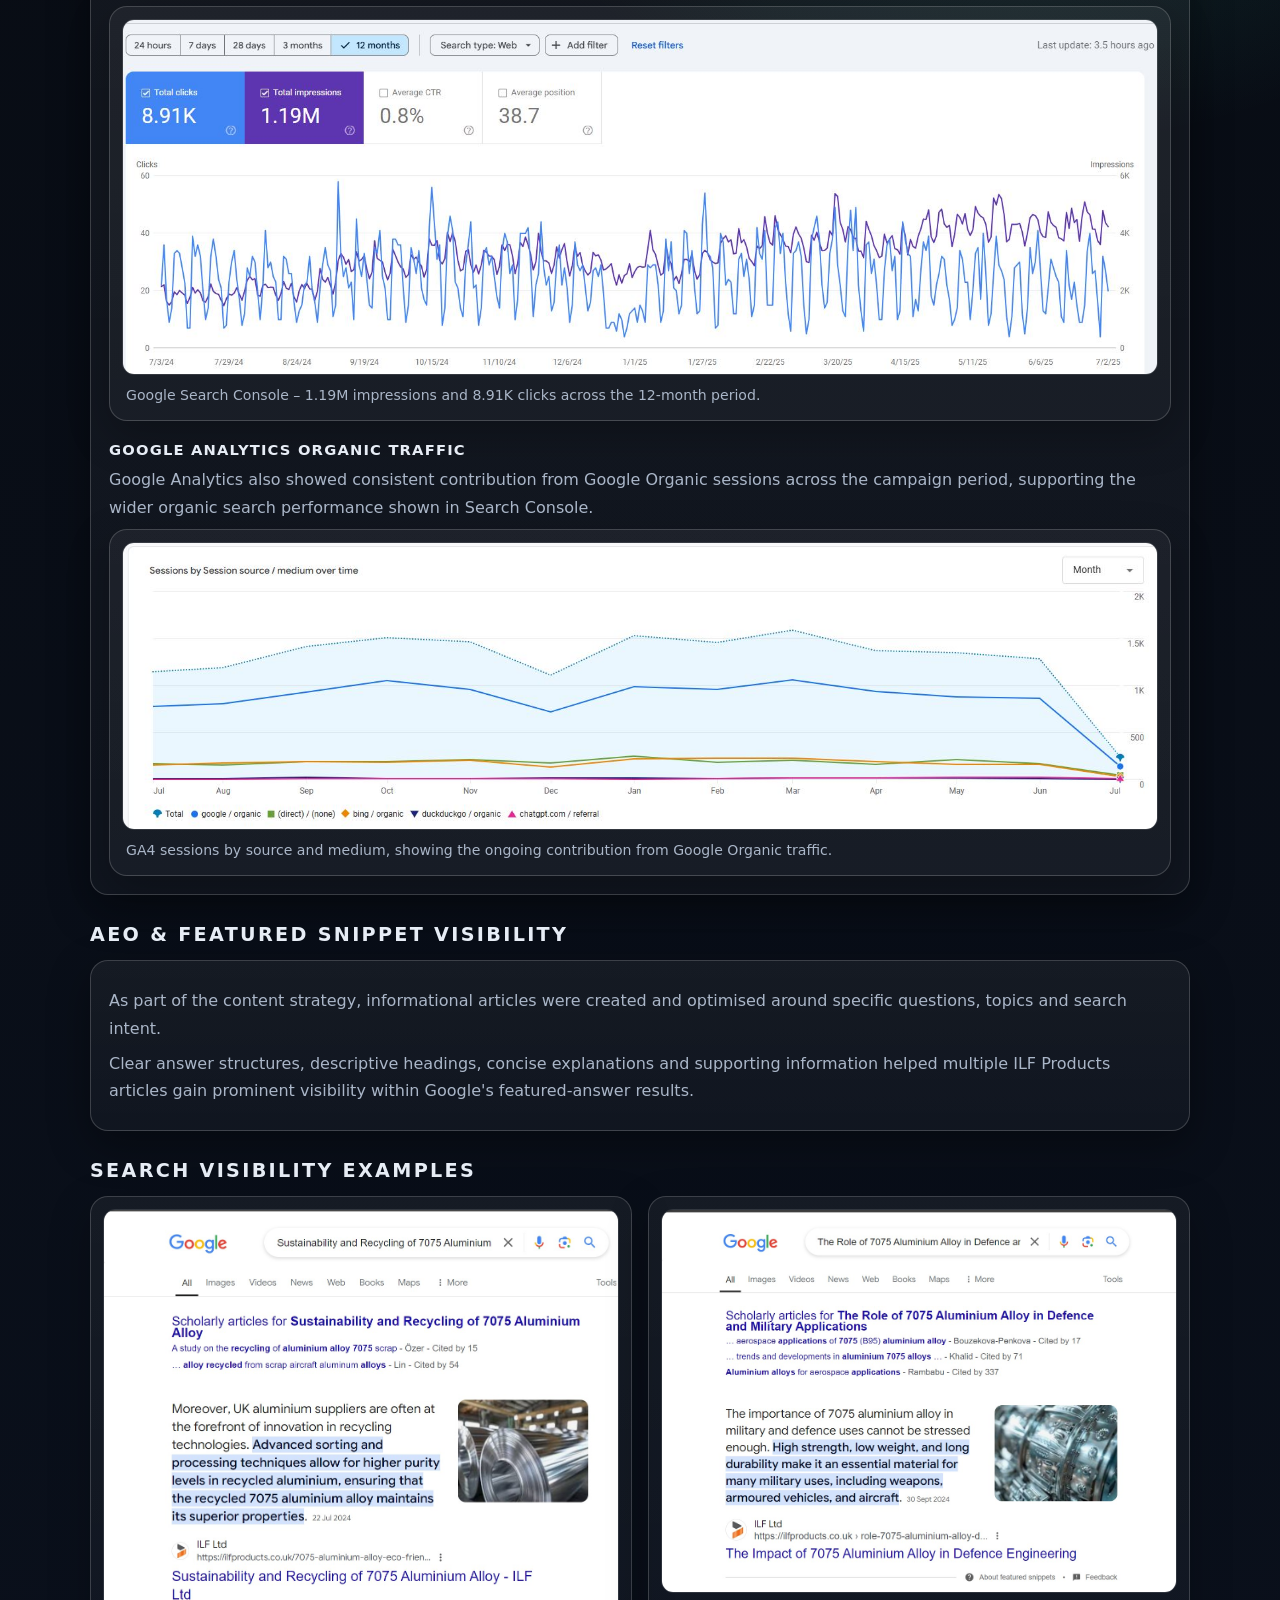
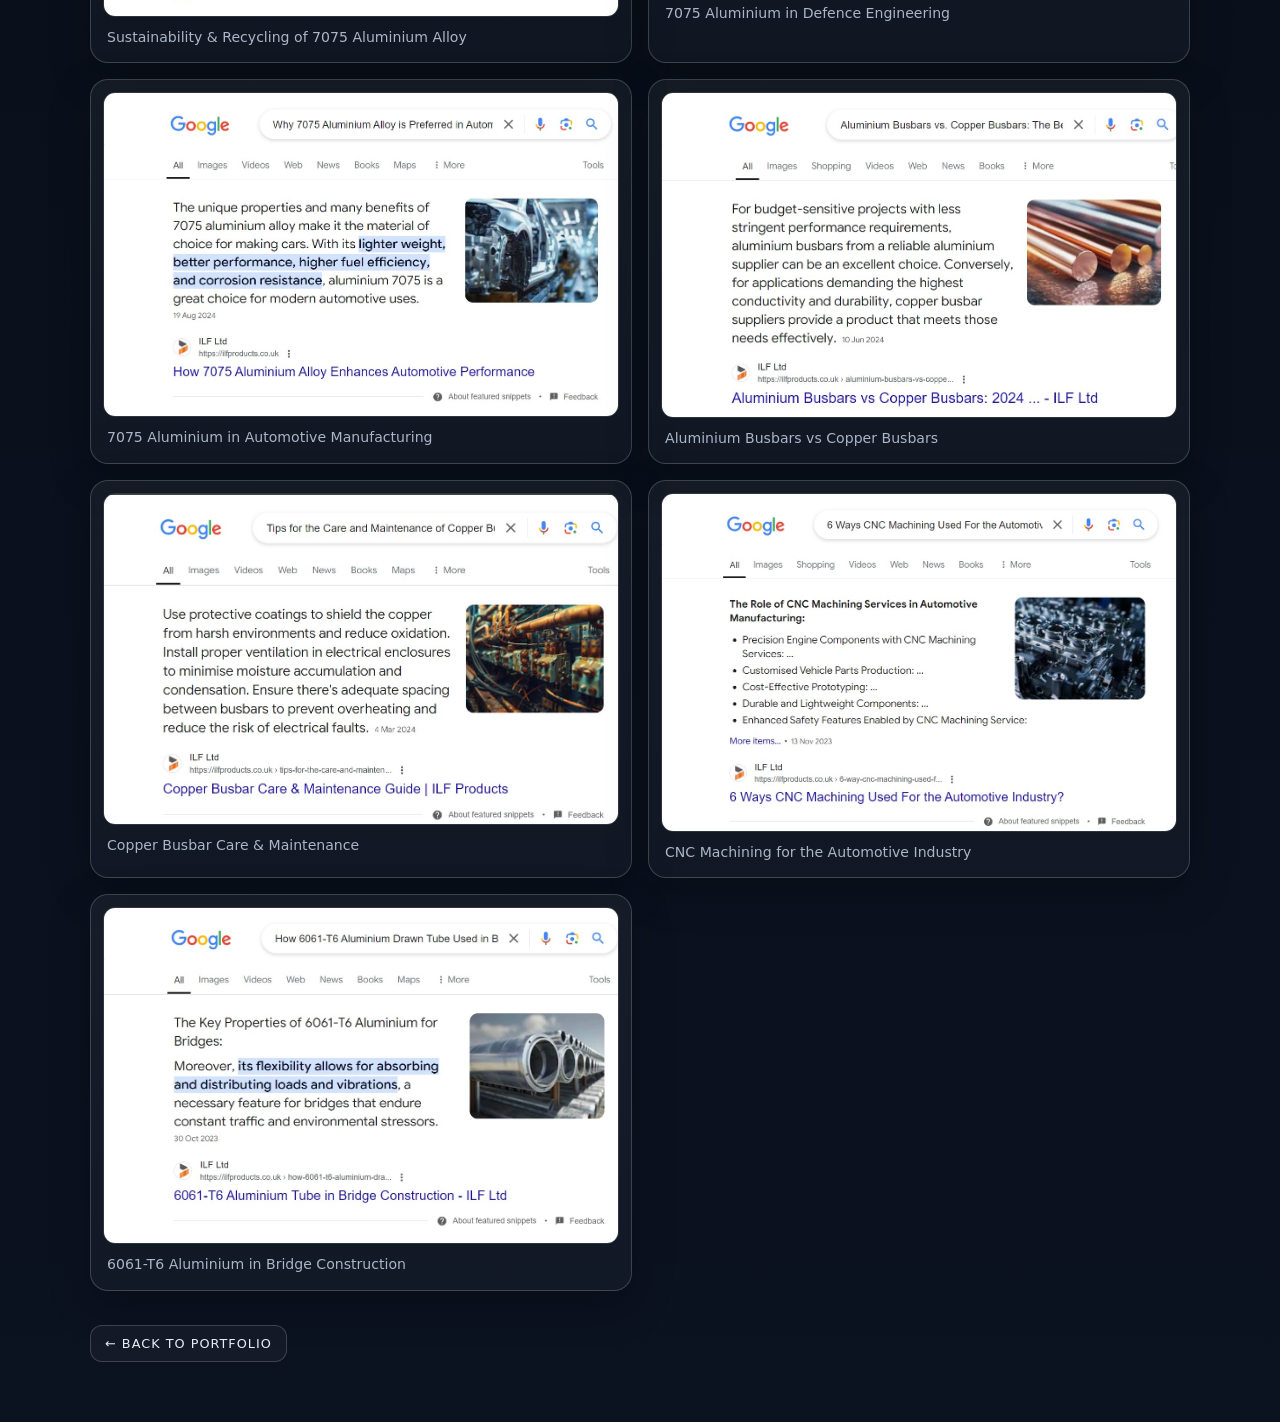
==== commit 2be4f90a: "Add GSC and GA4 performance evidence" ====
--- a/ilf-products.html
+++ b/ilf-products.html
@@ -242,23 +242,79 @@
       priority keywords moving onto Google's first page.
     </p>
 
-    <div class="chips">
-
-      <span class="chip accent">
-        1.19M Impressions
-      </span>
-
-      <span class="chip">
-        8.91K Clicks
-      </span>
-
-      <span class="chip">
-        Google Page 1 Growth
-      </span>
-
-      <span class="chip">
-        Improved Qualified Traffic
-      </span>
+
+    <div class="stats-grid">
+
+      <div class="stat">
+        <strong>1.19M</strong>
+        <span>Google Search Impressions</span>
+      </div>
+
+      <div class="stat">
+        <strong>8.91K</strong>
+        <span>Organic Search Clicks</span>
+      </div>
+
+      <div class="stat">
+        <strong>Page 1</strong>
+        <span>Priority Keyword Growth</span>
+      </div>
+
+    </div>
+
+
+    <!-- GSC Performance -->
+
+    <h3>
+      Google Search Console Performance
+    </h3>
+
+    <p>
+      Over the 12-month period shown in Google Search Console,
+      the website generated 1.19 million search impressions and
+      8.91K organic clicks.
+    </p>
+
+    <div class="case-image">
+
+      <img
+        src="assets/img/ilf/ilf-gsc-performance.JPG"
+        alt="ILF Products Google Search Console performance showing 1.19 million impressions and 8.91 thousand clicks"
+        loading="lazy"
+      />
+
+      <p>
+        Google Search Console – 1.19M impressions and
+        8.91K clicks across the 12-month period.
+      </p>
+
+    </div>
+
+
+    <!-- GA4 Performance -->
+
+    <h3>
+      Google Analytics Organic Traffic
+    </h3>
+
+    <p>
+      Google Analytics also showed consistent contribution from
+      Google Organic sessions across the campaign period, supporting
+      the wider organic search performance shown in Search Console.
+    </p>
+
+    <div class="case-image">
+
+      <img
+        src="assets/img/ilf/ilf-ga4-organic-sessions.JPG"
+        alt="ILF Products Google Analytics sessions by source and medium showing Google organic traffic"
+        loading="lazy"
+      />
+
+      <p>
+        GA4 sessions by source and medium, showing the ongoing
+        contribution from Google Organic traffic.
+      </p>
 
     </div>
 
@@ -306,6 +362,7 @@
       <img
         src="assets/img/ilf/ilf-7075-sustainability.jpg.jpg"
         alt="ILF Products 7075 aluminium sustainability featured search result"
+        loading="lazy"
       />
 
       <p>
@@ -320,6 +377,7 @@
       <img
         src="assets/img/ilf/ilf-7075-defence.jpg.jpg"
         alt="ILF Products 7075 aluminium defence featured search result"
+        loading="lazy"
       />
 
       <p>
@@ -334,6 +392,7 @@
       <img
         src="assets/img/ilf/ilf-7075-automotive.jpg.jpg"
         alt="ILF Products automotive aluminium featured search result"
+        loading="lazy"
       />
 
       <p>
@@ -348,6 +407,7 @@
       <img
         src="assets/img/ilf/ilf-busbar-comparison.jpg.jpg"
         alt="ILF Products aluminium versus copper busbars featured result"
+        loading="lazy"
       />
 
       <p>
@@ -362,6 +422,7 @@
       <img
         src="assets/img/ilf/ilf-copper-busbar-care.jpg.jpg"
         alt="ILF Products copper busbar maintenance featured result"
+        loading="lazy"
       />
 
       <p>
@@ -376,6 +437,7 @@
       <img
         src="assets/img/ilf/ilf-cnc-automotive.jpg.jpg"
         alt="ILF Products CNC automotive featured search result"
+        loading="lazy"
       />
 
       <p>
@@ -390,6 +452,7 @@
       <img
         src="assets/img/ilf/ilf-6061-bridge.jpg.jpg"
         alt="ILF Products aluminium bridge construction featured result"
+        loading="lazy"
       />
 
       <p>
